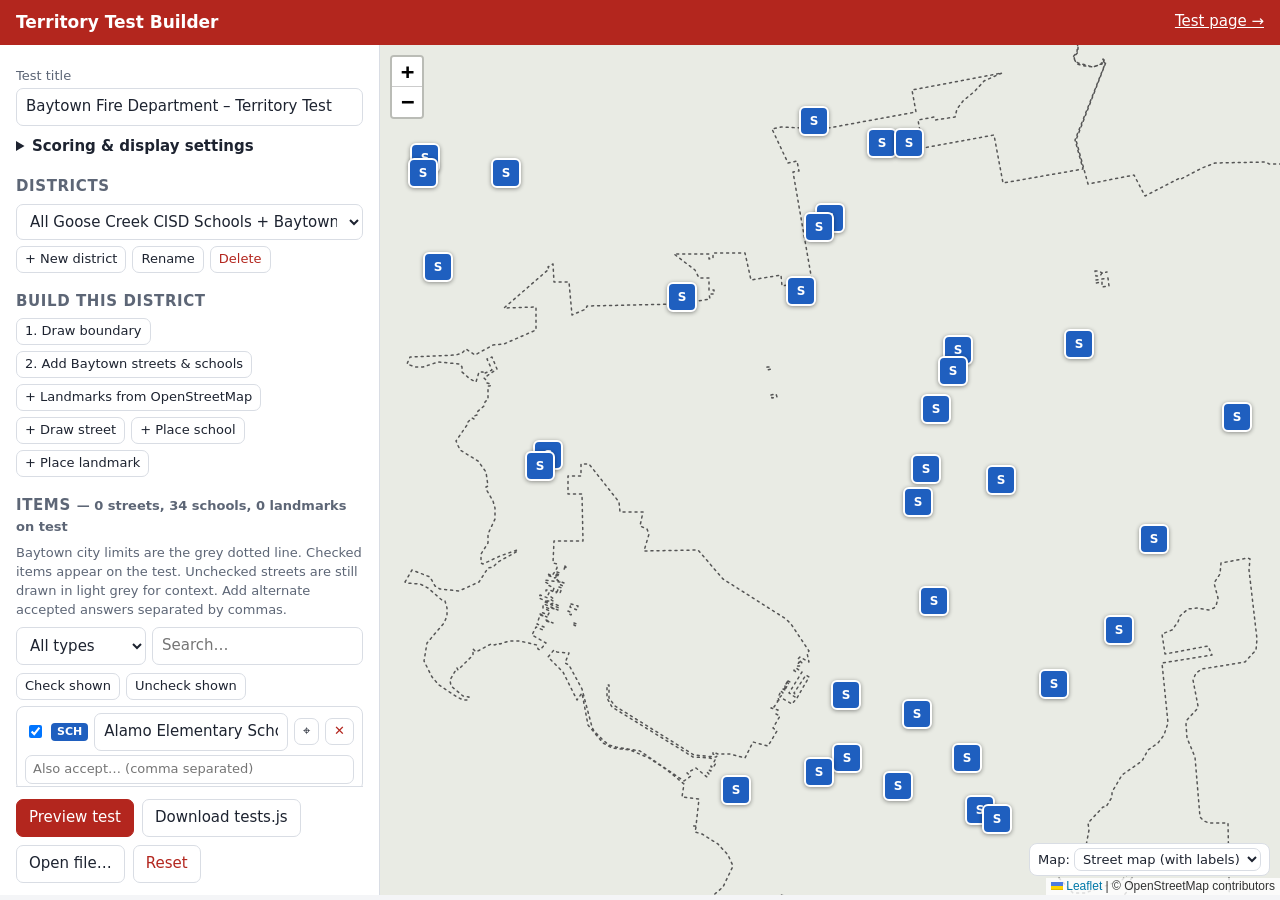
==== builder.html @ bc3f7c6a "Baytown territory test site Static site for proctored firefighter territory tests: test page with sc" ====
<!doctype html>
<html lang="en">
<head>
<meta charset="utf-8">
<meta name="viewport" content="width=device-width, initial-scale=1">
<title>Test Builder</title>
<link rel="stylesheet" href="vendor/leaflet.css">
<link rel="stylesheet" href="css/style.css">
</head>
<body>
<header class="top">
  <h1>Territory Test Builder</h1>
  <a href="index.html">Test page →</a>
</header>
<div class="layout">
  <aside class="side">
    <label for="tTitle">Test title</label>
    <input type="text" id="tTitle">

    <details>
      <summary style="cursor:pointer;margin-top:10px;font-weight:600">Scoring &amp; display settings</summary>
      <div class="row">
        <div><label for="sPass">Passing score (%)</label><input type="number" id="sPass" min="0" max="100"></div>
        <div><label for="sTime">Time limit (min, 0 = none)</label><input type="number" id="sTime" min="0"></div>
      </div>
      <label for="sCount">Streets asked per test (0 = every checked street)</label>
      <input type="number" id="sCount" min="0">
      <p class="muted" style="margin:2px 0 0">A fresh random set is drawn each attempt. All checked schools and landmarks are always asked.</p>
      <label for="sMatch">Street names</label>
      <select id="sMatch">
        <option value="strict">Strict – street type required ("Oak Ave")</option>
        <option value="lenient">Lenient – "Oak" accepted for "N Oak Ave"</option>
      </select>
      <label><input type="checkbox" id="sTypos"> Accept a one-letter spelling slip (6+ letter names)</label>
      <label for="sBase">Background shown to test takers (all label-free)</label>
      <select id="sBase">
        <option value="none">None – streets only</option>
        <option value="light">Light map without labels (CARTO)</option>
        <option value="aerial">Aerial imagery (Esri)</option>
      </select>
    </details>

    <h2>Districts</h2>
    <div class="row">
      <select id="dSel"></select>
    </div>
    <div class="toolbar">
      <button class="small" id="dNew">+ New district</button>
      <button class="small" id="dRename">Rename</button>
      <button class="small danger" id="dDel">Delete</button>
    </div>

    <h2>Build this district</h2>
    <div class="toolbar">
      <button class="small" id="tBoundary" title="Click points on the map around the district, then Finish">1. Draw boundary</button>
      <button class="small" id="tBaytown" title="Add every named street (Census) and school inside the boundary">2. Add Baytown streets &amp; schools</button>
      <button class="small" id="tImport" title="Optional: pull landmarks (hospitals, churches, parks…) inside the boundary from OpenStreetMap">+ Landmarks from OpenStreetMap</button>
    </div>
    <div class="toolbar">
      <button class="small" id="tStreet">+ Draw street</button>
      <button class="small" id="tSchool">+ Place school</button>
      <button class="small" id="tLandmark">+ Place landmark</button>
    </div>
    <div class="toolbar" id="drawBar" hidden>
      <button class="small primary" id="drawDone">Finish</button>
      <button class="small" id="drawUndo">Undo point</button>
      <button class="small" id="drawCancel">Cancel</button>
    </div>
    <div class="status" id="status"></div>

    <h2>Items <span class="muted" id="itemCount" style="text-transform:none;letter-spacing:0"></span></h2>
    <p class="muted" style="margin:0">Baytown city limits are the grey dotted line. Checked items appear on the test. Unchecked streets are still drawn in light grey for context. Add alternate accepted answers separated by commas.</p>
    <div class="filter">
      <select id="fType" style="flex:0 0 130px">
        <option value="">All types</option><option value="street">Streets</option><option value="school">Schools</option><option value="landmark">Landmarks</option><option value="review">⚠ Needs name check</option>
      </select>
      <input type="text" id="fText" placeholder="Search…">
    </div>
    <div class="toolbar">
      <button class="small" id="inclAll">Check shown</button>
      <button class="small" id="exclAll">Uncheck shown</button>
    </div>
    <div id="items"></div>

    <div class="actions">
      <button class="primary" id="preview">Preview test</button>
      <button id="export">Download tests.js</button>
      <button id="importBtn">Open file…</button>
      <input type="file" id="importFile" accept=".js,.json" hidden>
      <button class="danger" id="reset" title="Discard browser draft and reload data/tests.js">Reset</button>
    </div>
    <p class="muted">Your work is saved in this browser automatically. To publish, download <code>tests.js</code> and replace <code>data/tests.js</code> on the website.</p>
  </aside>
  <div id="map"></div>
</div>
<div class="noprint" style="position:fixed;right:10px;bottom:24px;z-index:1000;background:#fff;border:1px solid var(--line);border-radius:8px;padding:4px 8px;font-size:13px">
  Map: <select id="refBase" style="width:auto;padding:2px 4px">
    <option value="reference">Street map (with labels)</option><option value="aerial">Aerial</option><option value="none">None</option>
  </select>
</div>

<script src="vendor/leaflet.js"></script>
<script src="js/common.js"></script>
<script src="data/baytown.js"></script>
<script src="data/tests.js"></script>
<script src="js/builder.js"></script>
</body>
</html>
---- vendor/leaflet.css ----
/* required styles */

.leaflet-pane,
.leaflet-tile,
.leaflet-marker-icon,
.leaflet-marker-shadow,
.leaflet-tile-container,
.leaflet-pane > svg,
.leaflet-pane > canvas,
.leaflet-zoom-box,
.leaflet-image-layer,
.leaflet-layer {
	position: absolute;
	left: 0;
	top: 0;
	}
.leaflet-container {
	overflow: hidden;
	}
.leaflet-tile,
.leaflet-marker-icon,
.leaflet-marker-shadow {
	-webkit-user-select: none;
	   -moz-user-select: none;
	        user-select: none;
	  -webkit-user-drag: none;
	}
/* Prevents IE11 from highlighting tiles in blue */
.leaflet-tile::selection {
	background: transparent;
}
/* Safari renders non-retina tile on retina better with this, but Chrome is worse */
.leaflet-safari .leaflet-tile {
	image-rendering: -webkit-optimize-contrast;
	}
/* hack that prevents hw layers "stretching" when loading new tiles */
.leaflet-safari .leaflet-tile-container {
	width: 1600px;
	height: 1600px;
	-webkit-transform-origin: 0 0;
	}
.leaflet-marker-icon,
.leaflet-marker-shadow {
	display: block;
	}
/* .leaflet-container svg: reset svg max-width decleration shipped in Joomla! (joomla.org) 3.x */
/* .leaflet-container img: map is broken in FF if you have max-width: 100% on tiles */
.leaflet-container .leaflet-overlay-pane svg {
	max-width: none !important;
	max-height: none !important;
	}
.leaflet-container .leaflet-marker-pane img,
.leaflet-container .leaflet-shadow-pane img,
.leaflet-container .leaflet-tile-pane img,
.leaflet-container img.leaflet-image-layer,
.leaflet-container .leaflet-tile {
	max-width: none !important;
	max-height: none !important;
	width: auto;
	padding: 0;
	}

.leaflet-container img.leaflet-tile {
	/* See: https://bugs.chromium.org/p/chromium/issues/detail?id=600120 */
	mix-blend-mode: plus-lighter;
}

.leaflet-container.leaflet-touch-zoom {
	-ms-touch-action: pan-x pan-y;
	touch-action: pan-x pan-y;
	}
.leaflet-container.leaflet-touch-drag {
	-ms-touch-action: pinch-zoom;
	/* Fallback for FF which doesn't support pinch-zoom */
	touch-action: none;
	touch-action: pinch-zoom;
}
.leaflet-container.leaflet-touch-drag.leaflet-touch-zoom {
	-ms-touch-action: none;
	touch-action: none;
}
.leaflet-container {
	-webkit-tap-highlight-color: transparent;
}
.leaflet-container a {
	-webkit-tap-highlight-color: rgba(51, 181, 229, 0.4);
}
.leaflet-tile {
	filter: inherit;
	visibility: hidden;
	}
.leaflet-tile-loaded {
	visibility: inherit;
	}
.leaflet-zoom-box {
	width: 0;
	height: 0;
	-moz-box-sizing: border-box;
	     box-sizing: border-box;
	z-index: 800;
	}
/* workaround for https://bugzilla.mozilla.org/show_bug.cgi?id=888319 */
.leaflet-overlay-pane svg {
	-moz-user-select: none;
	}

.leaflet-pane         { z-index: 400; }

.leaflet-tile-pane    { z-index: 200; }
.leaflet-overlay-pane { z-index: 400; }
.leaflet-shadow-pane  { z-index: 500; }
.leaflet-marker-pane  { z-index: 600; }
.leaflet-tooltip-pane   { z-index: 650; }
.leaflet-popup-pane   { z-index: 700; }

.leaflet-map-pane canvas { z-index: 100; }
.leaflet-map-pane svg    { z-index: 200; }

.leaflet-vml-shape {
	width: 1px;
	height: 1px;
	}
.lvml {
	behavior: url(#default#VML);
	display: inline-block;
	position: absolute;
	}


/* control positioning */

.leaflet-control {
	position: relative;
	z-index: 800;
	pointer-events: visiblePainted; /* IE 9-10 doesn't have auto */
	pointer-events: auto;
	}
.leaflet-top,
.leaflet-bottom {
	position: absolute;
	z-index: 1000;
	pointer-events: none;
	}
.leaflet-top {
	top: 0;
	}
.leaflet-right {
	right: 0;
	}
.leaflet-bottom {
	bottom: 0;
	}
.leaflet-left {
	left: 0;
	}
.leaflet-control {
	float: left;
	clear: both;
	}
.leaflet-right .leaflet-control {
	float: right;
	}
.leaflet-top .leaflet-control {
	margin-top: 10px;
	}
.leaflet-bottom .leaflet-control {
	margin-bottom: 10px;
	}
.leaflet-left .leaflet-control {
	margin-left: 10px;
	}
.leaflet-right .leaflet-control {
	margin-right: 10px;
	}


/* zoom and fade animations */

.leaflet-fade-anim .leaflet-popup {
	opacity: 0;
	-webkit-transition: opacity 0.2s linear;
	   -moz-transition: opacity 0.2s linear;
	        transition: opacity 0.2s linear;
	}
.leaflet-fade-anim .leaflet-map-pane .leaflet-popup {
	opacity: 1;
	}
.leaflet-zoom-animated {
	-webkit-transform-origin: 0 0;
	    -ms-transform-origin: 0 0;
	        transform-origin: 0 0;
	}
svg.leaflet-zoom-animated {
	will-change: transform;
}

.leaflet-zoom-anim .leaflet-zoom-animated {
	-webkit-transition: -webkit-transform 0.25s cubic-bezier(0,0,0.25,1);
	   -moz-transition:    -moz-transform 0.25s cubic-bezier(0,0,0.25,1);
	        transition:         transform 0.25s cubic-bezier(0,0,0.25,1);
	}
.leaflet-zoom-anim .leaflet-tile,
.leaflet-pan-anim .leaflet-tile {
	-webkit-transition: none;
	   -moz-transition: none;
	        transition: none;
	}

.leaflet-zoom-anim .leaflet-zoom-hide {
	visibility: hidden;
	}


/* cursors */

.leaflet-interactive {
	cursor: pointer;
	}
.leaflet-grab {
	cursor: -webkit-grab;
	cursor:    -moz-grab;
	cursor:         grab;
	}
.leaflet-crosshair,
.leaflet-crosshair .leaflet-interactive {
	cursor: crosshair;
	}
.leaflet-popup-pane,
.leaflet-control {
	cursor: auto;
	}
.leaflet-dragging .leaflet-grab,
.leaflet-dragging .leaflet-grab .leaflet-interactive,
.leaflet-dragging .leaflet-marker-draggable {
	cursor: move;
	cursor: -webkit-grabbing;
	cursor:    -moz-grabbing;
	cursor:         grabbing;
	}

/* marker & overlays interactivity */
.leaflet-marker-icon,
.leaflet-marker-shadow,
.leaflet-image-layer,
.leaflet-pane > svg path,
.leaflet-tile-container {
	pointer-events: none;
	}

.leaflet-marker-icon.leaflet-interactive,
.leaflet-image-layer.leaflet-interactive,
.leaflet-pane > svg path.leaflet-interactive,
svg.leaflet-image-layer.leaflet-interactive path {
	pointer-events: visiblePainted; /* IE 9-10 doesn't have auto */
	pointer-events: auto;
	}

/* visual tweaks */

.leaflet-container {
	background: #ddd;
	outline-offset: 1px;
	}
.leaflet-container a {
	color: #0078A8;
	}
.leaflet-zoom-box {
	border: 2px dotted #38f;
	background: rgba(255,255,255,0.5);
	}


/* general typography */
.leaflet-container {
	font-family: "Helvetica Neue", Arial, Helvetica, sans-serif;
	font-size: 12px;
	font-size: 0.75rem;
	line-height: 1.5;
	}


/* general toolbar styles */

.leaflet-bar {
	box-shadow: 0 1px 5px rgba(0,0,0,0.65);
	border-radius: 4px;
	}
.leaflet-bar a {
	background-color: #fff;
	border-bottom: 1px solid #ccc;
	width: 26px;
	height: 26px;
	line-height: 26px;
	display: block;
	text-align: center;
	text-decoration: none;
	color: black;
	}
.leaflet-bar a,
.leaflet-control-layers-toggle {
	background-position: 50% 50%;
	background-repeat: no-repeat;
	display: block;
	}
.leaflet-bar a:hover,
.leaflet-bar a:focus {
	background-color: #f4f4f4;
	}
.leaflet-bar a:first-child {
	border-top-left-radius: 4px;
	border-top-right-radius: 4px;
	}
.leaflet-bar a:last-child {
	border-bottom-left-radius: 4px;
	border-bottom-right-radius: 4px;
	border-bottom: none;
	}
.leaflet-bar a.leaflet-disabled {
	cursor: default;
	background-color: #f4f4f4;
	color: #bbb;
	}

.leaflet-touch .leaflet-bar a {
	width: 30px;
	height: 30px;
	line-height: 30px;
	}
.leaflet-touch .leaflet-bar a:first-child {
	border-top-left-radius: 2px;
	border-top-right-radius: 2px;
	}
.leaflet-touch .leaflet-bar a:last-child {
	border-bottom-left-radius: 2px;
	border-bottom-right-radius: 2px;
	}

/* zoom control */

.leaflet-control-zoom-in,
.leaflet-control-zoom-out {
	font: bold 18px 'Lucida Console', Monaco, monospace;
	text-indent: 1px;
	}

.leaflet-touch .leaflet-control-zoom-in, .leaflet-touch .leaflet-control-zoom-out  {
	font-size: 22px;
	}


/* layers control */

.leaflet-control-layers {
	box-shadow: 0 1px 5px rgba(0,0,0,0.4);
	background: #fff;
	border-radius: 5px;
	}
.leaflet-control-layers-toggle {
	background-image: url(images/layers.png);
	width: 36px;
	height: 36px;
	}
.leaflet-retina .leaflet-control-layers-toggle {
	background-image: url(images/layers-2x.png);
	background-size: 26px 26px;
	}
.leaflet-touch .leaflet-control-layers-toggle {
	width: 44px;
	height: 44px;
	}
.leaflet-control-layers .leaflet-control-layers-list,
.leaflet-control-layers-expanded .leaflet-control-layers-toggle {
	display: none;
	}
.leaflet-control-layers-expanded .leaflet-control-layers-list {
	display: block;
	position: relative;
	}
.leaflet-control-layers-expanded {
	padding: 6px 10px 6px 6px;
	color: #333;
	background: #fff;
	}
.leaflet-control-layers-scrollbar {
	overflow-y: scroll;
	overflow-x: hidden;
	padding-right: 5px;
	}
.leaflet-control-layers-selector {
	margin-top: 2px;
	position: relative;
	top: 1px;
	}
.leaflet-control-layers label {
	display: block;
	font-size: 13px;
	font-size: 1.08333em;
	}
.leaflet-control-layers-separator {
	height: 0;
	border-top: 1px solid #ddd;
	margin: 5px -10px 5px -6px;
	}

/* Default icon URLs */
.leaflet-default-icon-path { /* used only in path-guessing heuristic, see L.Icon.Default */
	background-image: url(images/marker-icon.png);
	}


/* attribution and scale controls */

.leaflet-container .leaflet-control-attribution {
	background: #fff;
	background: rgba(255, 255, 255, 0.8);
	margin: 0;
	}
.leaflet-control-attribution,
.leaflet-control-scale-line {
	padding: 0 5px;
	color: #333;
	line-height: 1.4;
	}
.leaflet-control-attribution a {
	text-decoration: none;
	}
.leaflet-control-attribution a:hover,
.leaflet-control-attribution a:focus {
	text-decoration: underline;
	}
.leaflet-attribution-flag {
	display: inline !important;
	vertical-align: baseline !important;
	width: 1em;
	height: 0.6669em;
	}
.leaflet-left .leaflet-control-scale {
	margin-left: 5px;
	}
.leaflet-bottom .leaflet-control-scale {
	margin-bottom: 5px;
	}
.leaflet-control-scale-line {
	border: 2px solid #777;
	border-top: none;
	line-height: 1.1;
	padding: 2px 5px 1px;
	white-space: nowrap;
	-moz-box-sizing: border-box;
	     box-sizing: border-box;
	background: rgba(255, 255, 255, 0.8);
	text-shadow: 1px 1px #fff;
	}
.leaflet-control-scale-line:not(:first-child) {
	border-top: 2px solid #777;
	border-bottom: none;
	margin-top: -2px;
	}
.leaflet-control-scale-line:not(:first-child):not(:last-child) {
	border-bottom: 2px solid #777;
	}

.leaflet-touch .leaflet-control-attribution,
.leaflet-touch .leaflet-control-layers,
.leaflet-touch .leaflet-bar {
	box-shadow: none;
	}
.leaflet-touch .leaflet-control-layers,
.leaflet-touch .leaflet-bar {
	border: 2px solid rgba(0,0,0,0.2);
	background-clip: padding-box;
	}


/* popup */

.leaflet-popup {
	position: absolute;
	text-align: center;
	margin-bottom: 20px;
	}
.leaflet-popup-content-wrapper {
	padding: 1px;
	text-align: left;
	border-radius: 12px;
	}
.leaflet-popup-content {
	margin: 13px 24px 13px 20px;
	line-height: 1.3;
	font-size: 13px;
	font-size: 1.08333em;
	min-height: 1px;
	}
.leaflet-popup-content p {
	margin: 17px 0;
	margin: 1.3em 0;
	}
.leaflet-popup-tip-container {
	width: 40px;
	height: 20px;
	position: absolute;
	left: 50%;
	margin-top: -1px;
	margin-left: -20px;
	overflow: hidden;
	pointer-events: none;
	}
.leaflet-popup-tip {
	width: 17px;
	height: 17px;
	padding: 1px;

	margin: -10px auto 0;
	pointer-events: auto;

	-webkit-transform: rotate(45deg);
	   -moz-transform: rotate(45deg);
	    -ms-transform: rotate(45deg);
	        transform: rotate(45deg);
	}
.leaflet-popup-content-wrapper,
.leaflet-popup-tip {
	background: white;
	color: #333;
	box-shadow: 0 3px 14px rgba(0,0,0,0.4);
	}
.leaflet-container a.leaflet-popup-close-button {
	position: absolute;
	top: 0;
	right: 0;
	border: none;
	text-align: center;
	width: 24px;
	height: 24px;
	font: 16px/24px Tahoma, Verdana, sans-serif;
	color: #757575;
	text-decoration: none;
	background: transparent;
	}
.leaflet-container a.leaflet-popup-close-button:hover,
.leaflet-container a.leaflet-popup-close-button:focus {
	color: #585858;
	}
.leaflet-popup-scrolled {
	overflow: auto;
	}

.leaflet-oldie .leaflet-popup-content-wrapper {
	-ms-zoom: 1;
	}
.leaflet-oldie .leaflet-popup-tip {
	width: 24px;
	margin: 0 auto;

	-ms-filter: "progid:DXImageTransform.Microsoft.Matrix(M11=0.70710678, M12=0.70710678, M21=-0.70710678, M22=0.70710678)";
	filter: progid:DXImageTransform.Microsoft.Matrix(M11=0.70710678, M12=0.70710678, M21=-0.70710678, M22=0.70710678);
	}

.leaflet-oldie .leaflet-control-zoom,
.leaflet-oldie .leaflet-control-layers,
.leaflet-oldie .leaflet-popup-content-wrapper,
.leaflet-oldie .leaflet-popup-tip {
	border: 1px solid #999;
	}


/* div icon */

.leaflet-div-icon {
	background: #fff;
	border: 1px solid #666;
	}


/* Tooltip */
/* Base styles for the element that has a tooltip */
.leaflet-tooltip {
	position: absolute;
	padding: 6px;
	background-color: #fff;
	border: 1px solid #fff;
	border-radius: 3px;
	color: #222;
	white-space: nowrap;
	-webkit-user-select: none;
	-moz-user-select: none;
	-ms-user-select: none;
	user-select: none;
	pointer-events: none;
	box-shadow: 0 1px 3px rgba(0,0,0,0.4);
	}
.leaflet-tooltip.leaflet-interactive {
	cursor: pointer;
	pointer-events: auto;
	}
.leaflet-tooltip-top:before,
.leaflet-tooltip-bottom:before,
.leaflet-tooltip-left:before,
.leaflet-tooltip-right:before {
	position: absolute;
	pointer-events: none;
	border: 6px solid transparent;
	background: transparent;
	content: "";
	}

/* Directions */

.leaflet-tooltip-bottom {
	margin-top: 6px;
}
.leaflet-tooltip-top {
	margin-top: -6px;
}
.leaflet-tooltip-bottom:before,
.leaflet-tooltip-top:before {
	left: 50%;
	margin-left: -6px;
	}
.leaflet-tooltip-top:before {
	bottom: 0;
	margin-bottom: -12px;
	border-top-color: #fff;
	}
.leaflet-tooltip-bottom:before {
	top: 0;
	margin-top: -12px;
	margin-left: -6px;
	border-bottom-color: #fff;
	}
.leaflet-tooltip-left {
	margin-left: -6px;
}
.leaflet-tooltip-right {
	margin-left: 6px;
}
.leaflet-tooltip-left:before,
.leaflet-tooltip-right:before {
	top: 50%;
	margin-top: -6px;
	}
.leaflet-tooltip-left:before {
	right: 0;
	margin-right: -12px;
	border-left-color: #fff;
	}
.leaflet-tooltip-right:before {
	left: 0;
	margin-left: -12px;
	border-right-color: #fff;
	}

/* Printing */

@media print {
	/* Prevent printers from removing background-images of controls. */
	.leaflet-control {
		-webkit-print-color-adjust: exact;
		print-color-adjust: exact;
		}
	}
---- css/style.css ----
[hidden] { display: none !important; }
:root {
  --bg: #f4f5f7; --panel: #ffffff; --ink: #1d2330; --muted: #5d6676; --line: #d9dde4;
  --brand: #b3261e; --brand-ink: #fff; --ok: #1e7a3c; --bad: #b3261e; --warn: #9a6a00;
  --street: #ffffff; --street-casing: #8b93a1; --hi: #f08c00; --school: #1f5fbf; --landmark: #7a3db8;
  --mapbg: #e9ebe4;
}
* { box-sizing: border-box; }
html, body { height: 100%; margin: 0; }
body { font: 15px/1.45 system-ui, -apple-system, "Segoe UI", Roboto, sans-serif; color: var(--ink); background: var(--bg); }
header.top { display: flex; align-items: center; gap: 12px; padding: 10px 16px; background: var(--brand); color: var(--brand-ink); }
header.top h1 { font-size: 17px; margin: 0; font-weight: 650; flex: 1; }
header.top .timer { font-variant-numeric: tabular-nums; font-weight: 700; background: rgba(0,0,0,.2); padding: 3px 10px; border-radius: 6px; }
header.top a { color: #fff; }
button, .btn { font: inherit; border: 1px solid var(--line); background: #fff; color: var(--ink); padding: 7px 12px; border-radius: 7px; cursor: pointer; text-decoration: none; display: inline-block; }
button:hover, .btn:hover { border-color: #aab; }
button.primary { background: var(--brand); color: #fff; border-color: var(--brand); }
button.small { padding: 3px 8px; font-size: 13px; }
button.danger { color: var(--bad); }
button:disabled { opacity: .5; cursor: default; }
button.active { outline: 2px solid var(--hi); }
input[type=text], input[type=number], select { font: inherit; padding: 7px 9px; border: 1px solid var(--line); border-radius: 7px; width: 100%; background: #fff; color: var(--ink); }
input:focus, select:focus { outline: 2px solid var(--hi); outline-offset: -1px; border-color: transparent; }
label { display: block; font-size: 13px; color: var(--muted); margin: 8px 0 3px; }
.layout { display: flex; height: calc(100% - 50px); }
.side { width: 380px; max-width: 100%; overflow-y: auto; background: var(--panel); border-right: 1px solid var(--line); padding: 14px 16px 40px; }
#map { flex: 1; background: var(--mapbg); }
.leaflet-container { background: var(--mapbg); }
h2 { font-size: 15px; margin: 18px 0 6px; text-transform: uppercase; letter-spacing: .04em; color: var(--muted); }
.card { max-width: 520px; margin: 40px auto; background: var(--panel); padding: 24px; border-radius: 12px; border: 1px solid var(--line); }
.card h2 { text-transform: none; letter-spacing: 0; font-size: 20px; color: var(--ink); margin-top: 0; }
.muted { color: var(--muted); font-size: 13px; }
.row { display: flex; gap: 8px; align-items: center; }
.row > * { flex: 1; }

/* Answer fields */
.q { display: flex; align-items: center; gap: 8px; padding: 4px 6px; border-radius: 8px; }
.q.hl { background: #fff3e0; }
.q .num { flex: 0 0 34px; height: 26px; border-radius: 13px; display: grid; place-items: center; font-weight: 700; font-size: 13px; color: #fff; background: var(--ink); }
.q.school .num { background: var(--school); }
.q.landmark .num { background: var(--landmark); }
.q input { flex: 1; }
.q .mark { flex: 0 0 18px; font-weight: 700; }
.q.right .mark { color: var(--ok); } .q.wrong .mark { color: var(--bad); }
.q .ans { font-size: 12px; color: var(--muted); }
.q.wrong input { border-color: var(--bad); } .q.right input { border-color: var(--ok); }
.actions { position: sticky; bottom: -40px; background: var(--panel); padding: 12px 0; border-top: 1px solid var(--line); margin-top: 14px; display: flex; gap: 8px; flex-wrap: wrap; }

/* Map labels */
.pin { width: 30px !important; height: 30px !important; margin: -15px 0 0 -15px !important; border-radius: 50%; display: grid; place-items: center;
  font: 700 12px system-ui, sans-serif; color: #fff; background: var(--ink); border: 2px solid #fff; box-shadow: 0 1px 4px rgba(0,0,0,.4); cursor: pointer; }
.pin.school { background: var(--school); border-radius: 6px; }
.pin.landmark { background: var(--landmark); border-radius: 6px; transform: rotate(0deg); }
.pin.hl { background: var(--hi) !important; transform: scale(1.2); }
.pin.right { background: var(--ok) !important; } .pin.wrong { background: var(--bad) !important; }

/* Results */
.score { font-size: 42px; font-weight: 800; margin: 4px 0; }
.score.pass { color: var(--ok); } .score.fail { color: var(--bad); }
.badge { display: inline-block; padding: 2px 8px; border-radius: 999px; font-size: 12px; font-weight: 700; color: #fff; }
.badge.pass { background: var(--ok); } .badge.fail { background: var(--bad); }
table.results { width: 100%; border-collapse: collapse; font-size: 13px; margin-top: 8px; }
table.results td, table.results th { border-bottom: 1px solid var(--line); padding: 4px; text-align: left; vertical-align: top; }

/* Builder */
.item { border: 1px solid var(--line); border-radius: 8px; padding: 6px 8px; margin: 6px 0; }
.item.off { opacity: .55; }
.item .head { display: flex; gap: 6px; align-items: center; }
.item .head input[type=text] { flex: 1; }
.tag { font-size: 11px; font-weight: 700; padding: 1px 6px; border-radius: 4px; color: #fff; background: var(--ink); }
.tag.school { background: var(--school); } .tag.landmark { background: var(--landmark); }
.item .aliases { margin-top: 4px; font-size: 13px; padding: 4px 7px; }
.toolbar { display: flex; flex-wrap: wrap; gap: 6px; margin: 6px 0; }
.status { font-size: 13px; padding: 6px 8px; border-radius: 6px; background: #eef3ff; margin: 6px 0; display: none; }
.status.show { display: block; } .status.err { background: #fde8e8; color: var(--bad); }
.filter { display: flex; gap: 6px; margin: 8px 0; }

@media (max-width: 800px) {
  .layout { flex-direction: column; height: auto; }
  #map { height: 60vh; flex: none; }
  .side { width: 100%; border-right: 0; }
}
@media print {
  header.top .timer, .actions, .noprint { display: none !important; }
  .layout { display: block; height: auto; } #map { height: 600px; } .side { width: 100%; overflow: visible; }
}
.review { font-size: 12px; color: var(--warn); background: #fff7e0; padding: 4px 6px; border-radius: 6px; margin-top: 4px; }
.hide-pins .pin:not(.hl):not(.school):not(.landmark) { display: none; }
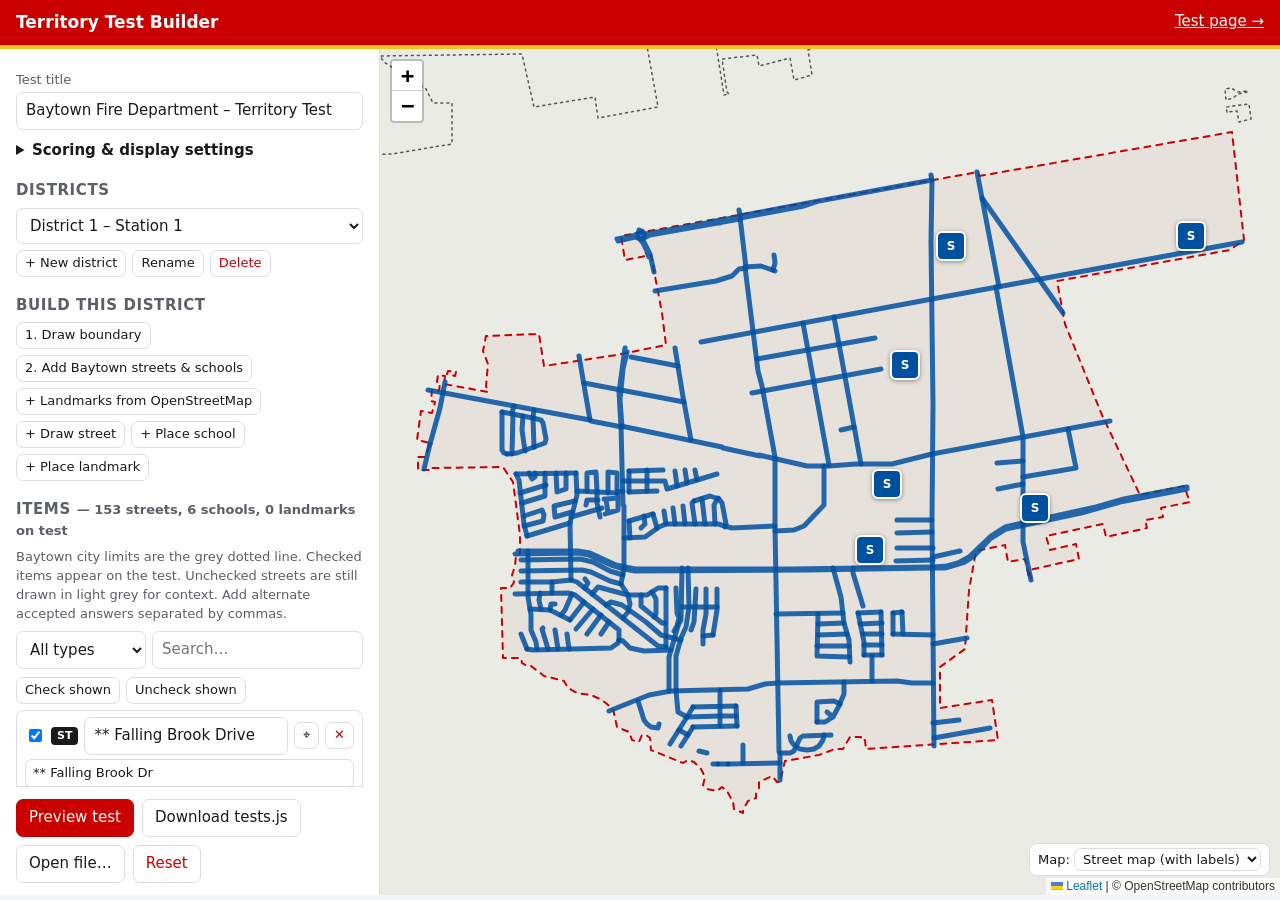
==== commit 0ea3b07d: "Apply Baytown Fire Department brand colors Red #CA0000, yellow #EFC11A and blue #0050A0 from the BFD" ====
--- a/builder.html
+++ b/builder.html
@@ -3,6 +3,7 @@
 <head>
 <meta charset="utf-8">
 <meta name="viewport" content="width=device-width, initial-scale=1">
+<meta name="theme-color" content="#CA0000">
 <title>Test Builder</title>
 <link rel="stylesheet" href="vendor/leaflet.css">
 <link rel="stylesheet" href="css/style.css">
--- a/css/style.css
+++ b/css/style.css
@@ -1,28 +1,34 @@
 [hidden] { display: none !important; }
 :root {
-  --bg: #f4f5f7; --panel: #ffffff; --ink: #1d2330; --muted: #5d6676; --line: #d9dde4;
-  --brand: #b3261e; --brand-ink: #fff; --ok: #1e7a3c; --bad: #b3261e; --warn: #9a6a00;
-  --street: #ffffff; --street-casing: #8b93a1; --hi: #f08c00; --school: #1f5fbf; --landmark: #7a3db8;
+  /* Baytown Fire Department brand colors (BFD Logo Reference Guide) */
+  --bfd-red: #CA0000; --bfd-yellow: #EFC11A; --bfd-blue: #0050A0; --bfd-white: #FFFFFF; --bfd-black: #000000;
+  --bg: #f4f5f7; --panel: #ffffff; --ink: #1a1a1a; --muted: #5b5f66; --line: #d9dde4;
+  --brand: var(--bfd-red); --brand-ink: var(--bfd-white); --ok: #1e7a3c; --bad: var(--bfd-red); --warn: #8a6200;
+  --street: #ffffff; --street-casing: #8b93a1; --hi: var(--bfd-yellow); --school: var(--bfd-blue); --landmark: var(--bfd-yellow);
+  --focus: var(--bfd-blue);
   --mapbg: #e9ebe4;
 }
 * { box-sizing: border-box; }
 html, body { height: 100%; margin: 0; }
 body { font: 15px/1.45 system-ui, -apple-system, "Segoe UI", Roboto, sans-serif; color: var(--ink); background: var(--bg); }
-header.top { display: flex; align-items: center; gap: 12px; padding: 10px 16px; background: var(--brand); color: var(--brand-ink); }
+header.top { display: flex; align-items: center; gap: 12px; padding: 10px 16px; background: var(--brand); color: var(--brand-ink); border-bottom: 4px solid var(--bfd-yellow); }
 header.top h1 { font-size: 17px; margin: 0; font-weight: 650; flex: 1; }
 header.top .timer { font-variant-numeric: tabular-nums; font-weight: 700; background: rgba(0,0,0,.2); padding: 3px 10px; border-radius: 6px; }
+a { color: var(--bfd-blue); }
 header.top a { color: #fff; }
 button, .btn { font: inherit; border: 1px solid var(--line); background: #fff; color: var(--ink); padding: 7px 12px; border-radius: 7px; cursor: pointer; text-decoration: none; display: inline-block; }
 button:hover, .btn:hover { border-color: #aab; }
 button.primary { background: var(--brand); color: #fff; border-color: var(--brand); }
+button.primary:hover { background: #a80000; border-color: #a80000; }
 button.small { padding: 3px 8px; font-size: 13px; }
 button.danger { color: var(--bad); }
 button:disabled { opacity: .5; cursor: default; }
-button.active { outline: 2px solid var(--hi); }
+button.active { outline: 2px solid var(--focus); }
+button:focus-visible, a:focus-visible { outline: 2px solid var(--focus); outline-offset: 2px; }
 input[type=text], input[type=number], select { font: inherit; padding: 7px 9px; border: 1px solid var(--line); border-radius: 7px; width: 100%; background: #fff; color: var(--ink); }
-input:focus, select:focus { outline: 2px solid var(--hi); outline-offset: -1px; border-color: transparent; }
+input:focus, select:focus { outline: 2px solid var(--focus); outline-offset: -1px; border-color: transparent; }
 label { display: block; font-size: 13px; color: var(--muted); margin: 8px 0 3px; }
-.layout { display: flex; height: calc(100% - 50px); }
+.layout { display: flex; height: calc(100% - 54px); }
 .side { width: 380px; max-width: 100%; overflow-y: auto; background: var(--panel); border-right: 1px solid var(--line); padding: 14px 16px 40px; }
 #map { flex: 1; background: var(--mapbg); }
 .leaflet-container { background: var(--mapbg); }
@@ -35,10 +41,10 @@
 
 /* Answer fields */
 .q { display: flex; align-items: center; gap: 8px; padding: 4px 6px; border-radius: 8px; }
-.q.hl { background: #fff3e0; }
+.q.hl { background: #fdf3d0; box-shadow: inset 3px 0 0 var(--bfd-yellow); }
 .q .num { flex: 0 0 34px; height: 26px; border-radius: 13px; display: grid; place-items: center; font-weight: 700; font-size: 13px; color: #fff; background: var(--ink); }
 .q.school .num { background: var(--school); }
-.q.landmark .num { background: var(--landmark); }
+.q.landmark .num { background: var(--landmark); color: var(--bfd-black); }
 .q input { flex: 1; }
 .q .mark { flex: 0 0 18px; font-weight: 700; }
 .q.right .mark { color: var(--ok); } .q.wrong .mark { color: var(--bad); }
@@ -50,9 +56,9 @@
 .pin { width: 30px !important; height: 30px !important; margin: -15px 0 0 -15px !important; border-radius: 50%; display: grid; place-items: center;
   font: 700 12px system-ui, sans-serif; color: #fff; background: var(--ink); border: 2px solid #fff; box-shadow: 0 1px 4px rgba(0,0,0,.4); cursor: pointer; }
 .pin.school { background: var(--school); border-radius: 6px; }
-.pin.landmark { background: var(--landmark); border-radius: 6px; transform: rotate(0deg); }
-.pin.hl { background: var(--hi) !important; transform: scale(1.2); }
-.pin.right { background: var(--ok) !important; } .pin.wrong { background: var(--bad) !important; }
+.pin.landmark { background: var(--landmark); color: var(--bfd-black); border-radius: 6px; }
+.pin.hl { background: var(--hi) !important; color: var(--bfd-black) !important; border-color: var(--bfd-black); transform: scale(1.2); }
+.pin.right { background: var(--ok) !important; color: #fff; } .pin.wrong { background: var(--bad) !important; color: #fff; }
 
 /* Results */
 .score { font-size: 42px; font-weight: 800; margin: 4px 0; }
@@ -68,10 +74,10 @@
 .item .head { display: flex; gap: 6px; align-items: center; }
 .item .head input[type=text] { flex: 1; }
 .tag { font-size: 11px; font-weight: 700; padding: 1px 6px; border-radius: 4px; color: #fff; background: var(--ink); }
-.tag.school { background: var(--school); } .tag.landmark { background: var(--landmark); }
+.tag.school { background: var(--school); } .tag.landmark { background: var(--landmark); color: var(--bfd-black); }
 .item .aliases { margin-top: 4px; font-size: 13px; padding: 4px 7px; }
 .toolbar { display: flex; flex-wrap: wrap; gap: 6px; margin: 6px 0; }
-.status { font-size: 13px; padding: 6px 8px; border-radius: 6px; background: #eef3ff; margin: 6px 0; display: none; }
+.status { font-size: 13px; padding: 6px 8px; border-radius: 6px; background: #e3edf7; margin: 6px 0; display: none; }
 .status.show { display: block; } .status.err { background: #fde8e8; color: var(--bad); }
 .filter { display: flex; gap: 6px; margin: 8px 0; }
 
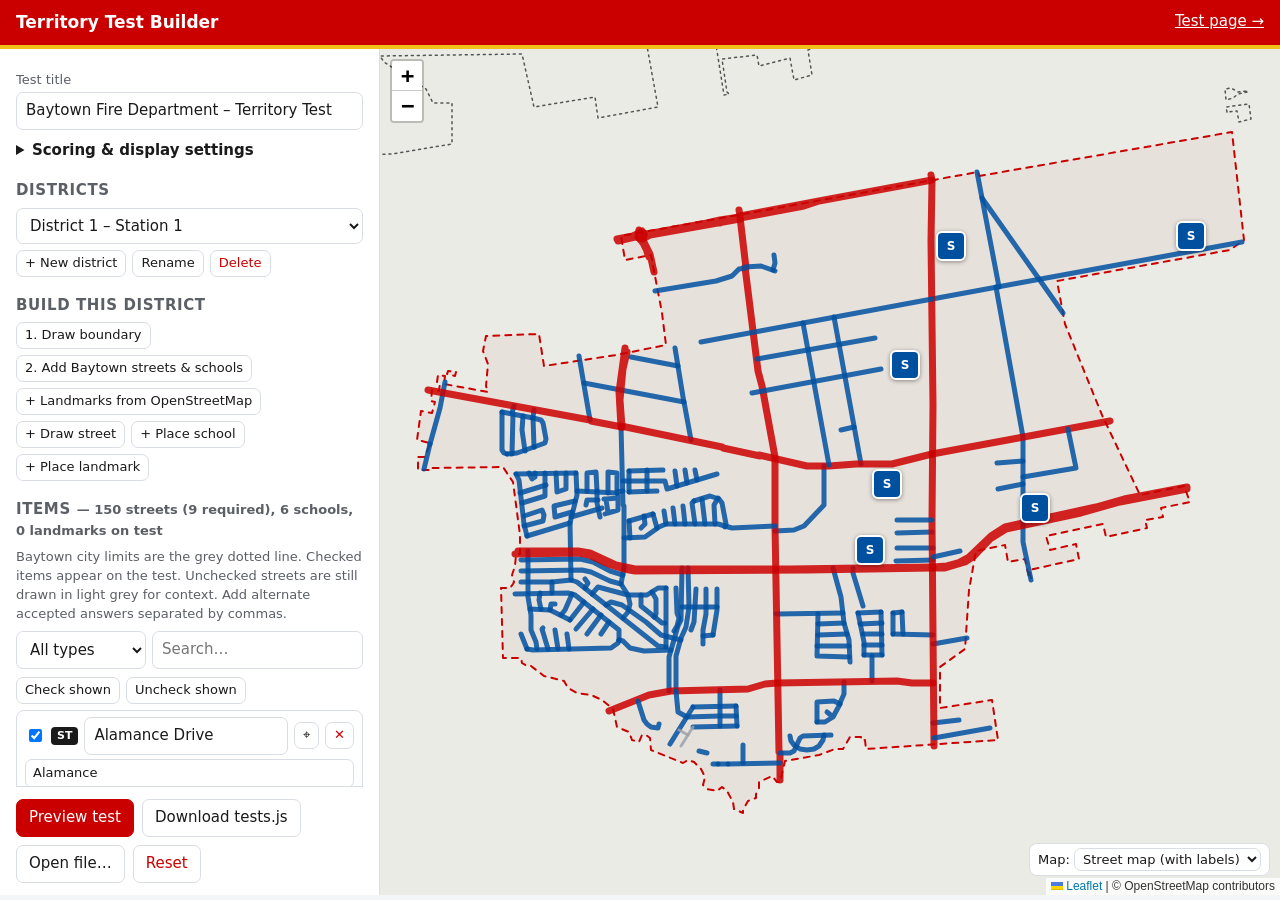
==== commit 47d52ff5: "Add required streets (major arterials) Required streets are always asked and must all be correct to " ====
--- a/builder.html
+++ b/builder.html
@@ -26,7 +26,7 @@
       </div>
       <label for="sCount">Streets asked per test (0 = every checked street)</label>
       <input type="number" id="sCount" min="0">
-      <p class="muted" style="margin:2px 0 0">A fresh random set is drawn each attempt. All checked schools and landmarks are always asked.</p>
+      <p class="muted" style="margin:2px 0 0">A fresh random set is drawn each attempt. Required streets are always asked and count toward this number. All checked schools and landmarks are always asked.</p>
       <label for="sMatch">Street names</label>
       <select id="sMatch">
         <option value="strict">Strict – street type required ("Oak Ave")</option>
@@ -73,7 +73,7 @@
     <p class="muted" style="margin:0">Baytown city limits are the grey dotted line. Checked items appear on the test. Unchecked streets are still drawn in light grey for context. Add alternate accepted answers separated by commas.</p>
     <div class="filter">
       <select id="fType" style="flex:0 0 130px">
-        <option value="">All types</option><option value="street">Streets</option><option value="school">Schools</option><option value="landmark">Landmarks</option><option value="review">⚠ Needs name check</option>
+        <option value="">All types</option><option value="street">Streets</option><option value="school">Schools</option><option value="landmark">Landmarks</option><option value="required">Required only</option><option value="review">⚠ Needs name check</option>
       </select>
       <input type="text" id="fText" placeholder="Search…">
     </div>
--- a/css/style.css
+++ b/css/style.css
@@ -92,3 +92,21 @@
 }
 .review { font-size: 12px; color: var(--warn); background: #fff7e0; padding: 4px 6px; border-radius: 6px; margin-top: 4px; }
 .hide-pins .pin:not(.hl):not(.school):not(.landmark) { display: none; }
+
+/* Answered (not yet submitted): outlined badge/pin instead of solid, so blanks stand out */
+.q.answered .num { background: var(--bfd-white); color: var(--ink); box-shadow: inset 0 0 0 2px var(--ink); }
+.q.school.answered .num { color: var(--school); box-shadow: inset 0 0 0 2px var(--school); }
+.q.landmark.answered .num { background: var(--bfd-white); color: var(--bfd-black); box-shadow: inset 0 0 0 2px var(--landmark); }
+.pin.answered { background: var(--bfd-white); color: var(--ink); border-color: var(--ink); }
+.pin.school.answered { color: var(--school); border-color: var(--school); }
+.pin.landmark.answered { color: var(--bfd-black); border-color: var(--landmark); }
+.actions { align-items: center; }
+.progress { font-size: 13px; color: var(--muted); font-weight: 600; }
+.progress.done { color: var(--ok); }
+
+/* Required (arterial) items: always asked, must be correct to pass */
+.q .req { flex: 0 0 auto; font-size: 10px; font-weight: 800; letter-spacing: .04em; color: var(--bfd-white); background: var(--bfd-red); border-radius: 4px; padding: 2px 4px; }
+.pin.required { box-shadow: 0 0 0 3px var(--bfd-red), 0 1px 4px rgba(0,0,0,.4); }
+.fail-why { color: var(--bad); font-size: 14px; margin: 6px 0; }
+.item .req-toggle { font-size: 12px; color: var(--bfd-red); font-weight: 700; display: inline-flex; align-items: center; gap: 3px; margin: 4px 0 0; white-space: nowrap; }
+.item.required { border-color: var(--bfd-red); box-shadow: inset 3px 0 0 var(--bfd-red); }
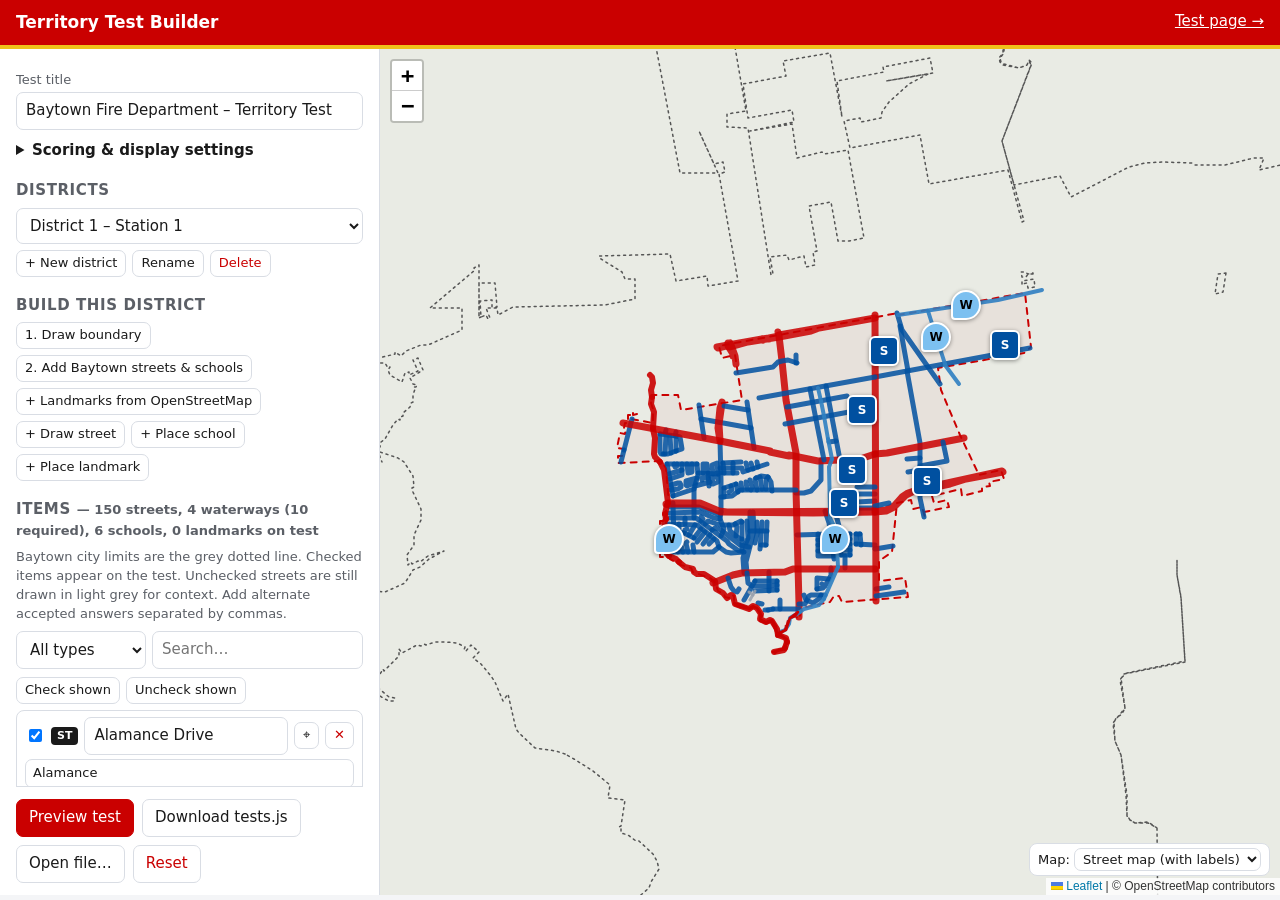
==== commit 81779614: "Add waterways to the district tests Named streams, gullies, bayous, canals, lakes and bays from the " ====
--- a/builder.html
+++ b/builder.html
@@ -73,7 +73,7 @@
     <p class="muted" style="margin:0">Baytown city limits are the grey dotted line. Checked items appear on the test. Unchecked streets are still drawn in light grey for context. Add alternate accepted answers separated by commas.</p>
     <div class="filter">
       <select id="fType" style="flex:0 0 130px">
-        <option value="">All types</option><option value="street">Streets</option><option value="school">Schools</option><option value="landmark">Landmarks</option><option value="required">Required only</option><option value="review">⚠ Needs name check</option>
+        <option value="">All types</option><option value="street">Streets</option><option value="school">Schools</option><option value="landmark">Landmarks</option><option value="waterway">Waterways</option><option value="required">Required only</option><option value="review">⚠ Needs name check</option>
       </select>
       <input type="text" id="fText" placeholder="Search…">
     </div>
--- a/css/style.css
+++ b/css/style.css
@@ -110,3 +110,11 @@
 .fail-why { color: var(--bad); font-size: 14px; margin: 6px 0; }
 .item .req-toggle { font-size: 12px; color: var(--bfd-red); font-weight: 700; display: inline-flex; align-items: center; gap: 3px; margin: 4px 0 0; white-space: nowrap; }
 .item.required { border-color: var(--bfd-red); box-shadow: inset 3px 0 0 var(--bfd-red); }
+
+/* Waterways: light-blue drop-shaped pins */
+:root { --waterway: #7cc0f0; }
+.q.waterway .num { background: var(--waterway); color: var(--bfd-black); }
+.q.waterway.answered .num { background: var(--bfd-white); color: var(--bfd-black); box-shadow: inset 0 0 0 2px #2f7fc1; }
+.pin.waterway { background: var(--waterway); color: var(--bfd-black); border-radius: 50% 50% 50% 4px; }
+.pin.waterway.answered { background: var(--bfd-white); color: var(--bfd-black); border-color: #2f7fc1; }
+.tag.waterway { background: var(--waterway); color: var(--bfd-black); }
